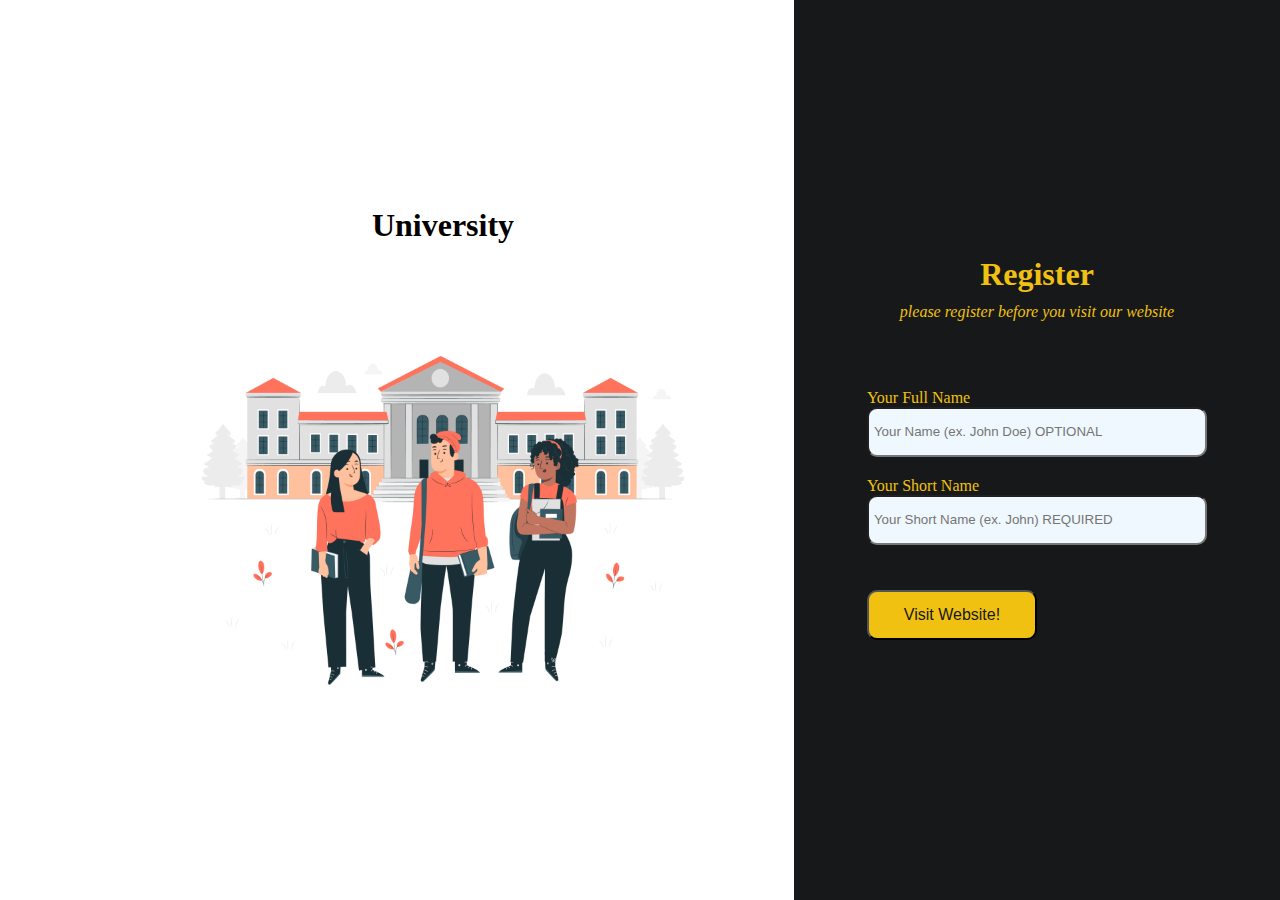
==== index.html @ 114edb8a "upload file" ====
<!DOCTYPE html>
<html lang="en">
<head>
    <meta charset="UTF-8">
    <meta name="viewport" content="width=device-width, initial-scale=1.0">
    <title>University</title>
    <link rel="stylesheet" href="./src/style.css">
</head>
<body>
    <!-- LOGIN FORM -->
    <div id="login-user">
        <div class="login-container">
            <div class="login-icon">
                <h1>University</h1>
                <img src="./src/assets/login/login-image.jpg" alt="Login Image">
            </div>
            <form class="login-form">
                <div class="login-heading">
                    <h1>Register</h1>
                    <p><i>please register before you visit our website</i></p>
                </div>
                <div class="container">
                    <label for="full-name">Your Full Name</label>
                    <input name="full-name" type="text" placeholder="Your Name (ex. John Doe) OPTIONAL">
                </div>
                <div class="container">
                    <label for="short-name">Your Short Name</label>
                    <input id="user-short-name" name="short-name" type="text" placeholder="Your Short Name (ex. John) REQUIRED" required>
                </div>
                <div class="container">
                    <button id="login-user-button" type="button">Visit Website!</button>
                </div>
            </form>
        </div>
    </div>
    <!-- CONTENT -->
    <main id="main-content">
        <header class="navbar-container">
            <div class="logo">
                <h1>University</h1>
            </div>
            <nav class="navigation">
                <ul class="nav-list">
                    <li><a href="#home">Home</a></li>
                    <li><a href="#profile">Profile</a></li>
                    <li><a href="./src/about/about.html">About</a></li>
                    <li><a href="#contact">Contact</a></li>
                </ul>
            </nav>
        </header>
        <section id="home">
            <svg xmlns="http://www.w3.org/2000/svg" version="1.1" xmlns:xlink="http://www.w3.org/1999/xlink" xmlns:svgjs="http://svgjs.dev/svgjs" width="100%" height="600" preserveAspectRatio="none" viewBox="0 0 1440 700">
                <g mask="url(&quot;#SvgjsMask1025&quot;)" fill="none">
                    <rect width="1440" height="700" x="0" y="0" fill="rgba(12, 129, 149, 1)"></rect>
                    <path d="M 0,648 C 288,578.6 1152,370.4 1440,301L1440 700L0 700z" fill="rgba(255, 255, 255, 1)"></path>
                </g>
                <defs>
                    <mask id="SvgjsMask1025">
                        <rect width="1440" height="700" fill="#ffffff"></rect>
                    </mask>
                </defs>
            </svg>
            <div class="content">
                <div class="title">
                    <h1>Hi <span id="username"></span>!</h1>
                    <h1>Welcome to</h1>
                    <h1>University</h1>
                </div>
                <div class="icon">
                    <img src="./src/assets/icon-image.png" alt="Icon Image">
                </div>
            </div>
        </section>
        <section class="summary" id="profile">
            <figure class="figure">
                <img src="./src/assets/about-image.png" alt="Summary Icon">
                <figcaption>
                    <h1>Distinguished University Profile</h1>
                    <p>A highly esteemed institution of higher education is located in a city steeped in history and natural beauty. This university excels in various fields of study and boasts a highly skilled and experienced faculty dedicated to advancing students' knowledge and critical thinking. With a highly collaborative and diverse learning environment, students have access to abundant research resources and can participate in a variety of extracurricular activities that enrich their experiences beyond the classroom. Additionally, the campus is also known for its modern facilities, including state-of-the-art libraries and adequate sports facilities. This institution is a respected place for those seeking quality higher education and limitless self-development opportunities.
                    </p>
                </figcaption>
            </figure>
        </section>
        <section class="facility-container">
            <div class="heading">
                <h1>Please Take a Look Our</h1>
                <h1>School Facility Bellow</h1>
            </div>
            <div class="facility">
                <figure class="card">
                    <img src="./src/assets/facility/teacher.jpg"alt="">
                    <figcaption>
                        <p>Good Teacher Quality</p>
                    </figcaption>
                </figure>
                <figure class="card">
                    <img src="./src/assets/facility/class.jpg"alt="">
                    <figcaption>
                        <p>Interactive Class</p>
                    </figcaption>
                </figure>
                <figure class="card">
                    <img src="./src/assets/facility/computer.jpg"alt="">
                    <figcaption>
                        <p>Computer Room</p>
                    </figcaption>
                </figure>
                <figure class="card">
                    <img src="./src/assets/facility/rest-room.jpg"alt="">
                    <p>Clean Rest Room</p>
                </figcaption>
            </figure>
            <figure class="card">
                <img src="./src/assets/facility/science.jpg"alt="">
                <figcaption>
                    <figcaption>
                        <p>Science Laboratory</p>
                    </figcaption>
                </figure>
                <figure class="card">
                    <img src="./src/assets/facility/sports.jpg"alt="">
                    <figcaption>
                        <p>Sport Team</p>
                    </figcaption>
                </figure>
                <figure class="card">
                    <img src="./src/assets/facility/washing-hand.jpg"alt="">
                    <figcaption>
                        <p>Washing Hand</p>
                    </figcaption>
                </figure>
            </div>
        </section>
        <svg class="contact-svg" xmlns="http://www.w3.org/2000/svg" viewBox="0 0 1440 320"><path fill="#f0f8ff" fill-opacity="1" d="M0,128L48,154.7C96,181,192,235,288,229.3C384,224,480,160,576,122.7C672,85,768,75,864,85.3C960,96,1056,128,1152,128C1248,128,1344,96,1392,80L1440,64L1440,0L1392,0C1344,0,1248,0,1152,0C1056,0,960,0,864,0C768,0,672,0,576,0C480,0,384,0,288,0C192,0,96,0,48,0L0,0Z"></path></svg>
        <section id="contact">
            <div class="contact-image">
                <img src="./src/assets/contact-image.png" alt="Contact Image">
            </div>
            <form class="form">
                <h1 class="form-title">Massage For Us</h1>
                <input type="text" placeholder="Your Name" id="name-input">
                <input type="date" name="birth" id="birth-input">
                <div class="radio-input">
                    <input type="radio" name="gender" id="male" value="male">
                    <label for="male">Male</label><br>
                    <input type="radio" name="gender" id="female" value="female">
                    <label for="female">Female</label><br>
                </div>
                <textarea name="message" placeholder="Your Message " id="massage"></textarea>
                <button type="button" id="send-button">Send</button>
            </form>
        </section>
        <footer class="footer">
            <div class="slogan">
                <h1>Progress through</h1>
                <h1>High-Quality Education Together</h1>
            </div>
            <div class="dev-info">
                <img src="./src/assets/dev/develop.jpg" alt="Kukuh Ardi Ramadhan">
                <div class="dev-contact">
                    <a href="">LinkedIn</a>
                    <a href="">Instagram</a>
                    <a href="">Github</a>
                </div>
            </div>
        </footer>
    </main>
    <!-- ALERT BOX -->
    <div id="alert-box">
        <div class="alert-container">
            <div class="alert-wrapper">
                <div class="heading">
                    <h1>SUCCESS</h1>
                    <p id="submit-time"></p>
                </div>
                <div class="alert-value">
                    <p id="alert-username"></p>
                    <p id="alert-birth"></p>
                    <p id="alert-gender"></p>
                    <p id="alert-massage"></p>
                </div>
                <div class="alert-button-container">
                    <button id="alert-button"type="button">OK</button>
                </div>
            </div>
        </div>
    </div>
    <script src="./src/script.js"></script>
</body>
</html
---- src/style.css ----
*, html, body {
    margin: 0;
    padding: 0;
    box-sizing: border-box;
}
* {
    list-style: none;
    text-decoration: none;
}
html {
    scroll-behavior: smooth;
    font-family: "Poppins", sans-serif;
}
body{
    width: 100%;
}
svg {
    width: 100%;
}
::-webkit-scrollbar {
    width: 0;
}
@import url('https://fonts.googleapis.com/css2?family=Lobster&family=Poppins:ital,wght@0,400;0,500;0,600;0,700;0,800;0,900;1,400;1,500;1,600;1,700;1,800;1,900&display=swap');


/* Handle Display */
#login-user {
    display: block;
}
#main-content {
    display: none;
}
#alert-box {
    height: 100vh;
    width: 100%;
    position: fixed;
    z-index: 9999;
    top: 0;
    display: none;
    backdrop-filter: blur(2px);
}


.login-container {
    width: 100%;
    height: 100vh;
    padding-left: 200px;
    display: flex;
    justify-content: space-between;
    align-items: center;
    font-family: 'Lobster', cursive;
}
.login-container .login-icon {
    width: 45%;
    height: 100%;
    display: flex;
    flex-direction: column;
    justify-content: center;
    align-items: center;
    gap: 100px;
}
.login-icon img {
    height: 350px;
    width: 500px;
    animation: wave 2.5s ease-in-out forwards .2ms infinite;
}
.login-container .login-form {
    height: 100%;
    width: 45%;
    display: flex;
    flex-direction: column;
    justify-content: center;
    align-items: center;
    gap: 8px;
    background-color: #171819;
}
.login-form .login-heading {
    display: flex;
    flex-direction: column;
    align-items: center;
    gap: 10px;
    color: #f1c111;
    margin-bottom: 60px;
}
.login-form .container {
    width: 70%;
    height: 80px;
    color: #f1c111;
}
.container input {
    width: 100%;
    height: 50px;
    background-color: #f0f8ff;
    padding: 5px;
    border-radius: 10px;
}
.container label {
    color: #f1c111;
    font-size: 1rem;
}
.container #login-user-button {
    width: 50%;
    height: 50px;
    padding: 6px;
    border-radius: 10px;
    margin-top: 25px;
    font-size: 1rem;
    color: #171819;
    background-color: #f1c111;
    transition: .3s ease-in-out .2ms;
    cursor: pointer;
}
.container #login-user-button:active {
    background-color: #e4c454;
}


/* Navigation Bar */
.navbar-container {
    height: 80px;
    width: 100%;
    padding: 0 5%;
    position: fixed;
    z-index: 99;
    display: flex;
    justify-content: space-between;
    align-items: center;
    background-color: #0c8195;
}
.logo {
    height: 100%;
    font-size: 18px;
    display: flex;
    align-items: center;
}
.logo h1 {
    cursor: default;
    color: #ffffff;
    font-family: 'Lobster', cursive;
}
.navigation {
    height: 100%;
    width: 50%;
    display: flex;
    justify-content: flex-end;
}
.navigation .nav-list {
    width: 50%;
    display: flex;
    justify-content: space-between;
    align-items: center;
}
.nav-list li a {
    color: #f0f8ff;
    cursor: pointer;
    transition: .3s ease-in-out .2ms;
}
.nav-list li a:hover {
    color: #f1c111;
    text-decoration: underline;
}
@media screen and (max-width: 800px) {
    .logo {
        font-size: 16px;
    }
    .navigation .nav-list {
        width: 75%;
    }
    .nav-list li a {
        font-size: 16px;
    }
}
@media screen and (max-width: 500px) {
    .logo {
        font-size: 12px;
    }
    .navigation {
        width: 60%;
    }
    .navigation .nav-list {
        width: 80%;
    }
    .nav-list li a {
        font-size: 12px;
    }
}

/* Home */
#home {
    height: 80vh;
    width: 100%;
    padding-top: 80px;
}
.content {
    height: 100%;
    width: 100%;
    display: flex;
    justify-content: space-around;
    position: relative;
    top: -110%;
}
.content .title {
    height: 100%;
    width: 40%;
    padding: 100px 50px;
    display: flex;
    flex-direction: column;
}
.title h1, .title span {
    color: #ffffff;
    font-size: 2.2rem;
}
.content .icon {
    height: 100%;
    width: 40%;
    display: flex;
    justify-content: center;
    align-items: center;
}
.icon img {
    height: 400px;
    width: 500px;
    animation: wave forwards 2.5s ease-in-out .2ms infinite;
}
@keyframes wave {
    0% {
        transform: translateY(0);
    }
    50% {
        transform: translateY(-8px);
    }
    100% {
        transform: translateY(0);
    }
}
@media screen and (max-width: 920px) {
    .content .icon {
        width: 400px;
    }
    .icon img {
        height: 300px;
        width: 400px;
    }
}
@media screen and (max-width: 668px) {
    #home {
        height: 50vh;
    }
    #home svg {
        width: 100%;
        height: 100%;
    }
    .content {
        justify-content: center;
        align-items: center;
        padding-right: 25px;
    }
    .content .title {
        width: 50%;
        height: 300px;
    }
    .title h1, .title span {
        font-size: 1.5rem;
    }
    .content .icon {
        width: 270px;
        height: 170px;
    }
    .icon img {
        height: 200px;
        width: 300px;
    }
}
@media screen and (max-width: 480px) {
    #home {
        height: 60vh;
        width: 100%;
    }
    #home svg {
        height: 100%;
        width: 100%;
    }
    .content {
        flex-direction: column;
        padding-right: 0;
    }
    .content .title {
        height: 150px;
        width: 300px;
        align-self: flex-start;
    }
    .content .icon {
        align-self: flex-end;
        width: fit-content;
        margin-top: -35px;
    }
    .icon img {
        width: 210px;
        height: 250px;
    }
}


.summary {
    height: 75vh;
    width: 100%;
    padding-top: 180px;
    margin-top: 150px;
    display: flex;
    flex-direction: column;
    justify-content: center;
    align-items: center;
}
.summary .figure {
    width: 100%;
    height: 100%;
    display: flex;
    justify-content: space-between;
    align-items: center;
    flex-direction: column-reverse;
}
.figure figcaption {
    width: 50%;
    display: flex;
    flex-direction: column;
    justify-content: center;
    gap: 20px;
    align-items: center;
    text-align: justify;
}
.figure img {
    height: 250px;
    width: 500px;
}
@media screen and (max-width: 780px){
    .summary {
        margin-top: 80px;
    }
    .figure figcaption {
        width: 70%;
    }
    .figure figcaption h1 {
        font-size: 1.25rem;
    }
    .figure figcaption p {
        font-size: .925rem;
    }
}
@media screen and (max-width: 480px) {
    .summary {
        height: 50vh;
    }
    .figure figcaption {
        width: 80%;
    }
    .figure figcaption h1 {
        font-size: .9rem;
    }
    .figure figcaption p {
        font-size: .75rem;
    }
    .figure img {
        width: 90%;
    }
}


.facility-container {
    position: relative;
    z-index: 2;
    display: flex;
    flex-direction: column;
    justify-content: center;
    align-items: center;
    padding: 50px 0;
    background-color: #f0f8ff;
}
.facility-container .heading {
    text-align: center;
}
.facility {
    width: 100%;
    height: 50vh;
    display: flex;
    flex-wrap: wrap;
    justify-content: center;
    align-items: center;
    gap: 20px;
    padding: 0 20px;
}
.facility .card {
    width: 300px;
    height: 100px;
    display: flex;
    gap: 10px;
    flex-direction: column;
    justify-content: center;
    align-items: center;
}
.card img {
    width: 80px;
    height: 80px;
    border-radius: 50%;
}
@media screen and (max-width: 768px) {
    .heading {
        margin-bottom: 30px;
    }
    .facility {
        gap: 10px;
    }
    .facility .card {
        width: 180px;
        font-size: .8rem;
    }
}
@media screen and (max-width: 440px) {
    .facility .card {
        width: 140px;
        font-size: .675rem;
    }
}


.contact-svg {
    margin-top: -80px;
}
#contact {
    height: 60vh;
    width: 100%;
    display: flex;
    justify-content: space-around;
    align-items: center;
}
#contact .contact-image {
    height: 450px;
    width: 350px;
    display: flex;
    justify-content: center;
    align-self: center;
}
.contact-image img {
    width: 400px;
    height: 300px;
    animation: wave 3s forwards ease-in-out .2ms infinite;
}
#contact .form {
    height: 100%;
    width: 40%;
    display: flex;
    flex-direction: column;
    align-items: center;
    gap: 10px;
}
.form .radio-input {
    width: 70%;
    display: flex;
    gap: 5px;
}
.form input:not(input[type="radio"]) {
    width: 70%;
    height: 40px;
    padding: 7px;
    border-radius: 6px;
}
.form textarea {
    width: 70%;
    height: 80px;
    padding: 7px;
    border-radius: 6px;
}
.form #send-button {
    width: 70%;
    height: 60px;
    font-size: 1rem;
    font-weight: bold;
    background-color: #f1c111;
    border-radius: 10px;
    cursor: pointer;
    margin-top: 16px;
}
@media screen and (max-width: 768px) {
    .contact-svg {
        margin-top: -40px;
    }
    #contact {
        height: 50%;
        justify-content: space-between;
    }
    .contact-image {
        width: 230px;
        height: 200px;
        display: block;
        justify-content: center;
        align-items: center;
    }
    .contact-image img {
        width: 230px;
        height: 200px;
    }
    #contact .form {
        width: 70%;
    }
}
@media screen and (max-width: 480px) {
    .contact-svg {
        margin-top: -10px;
    }
    #contact {
        flex-direction: column;
    }
    #contact .contact-image {
        height: 25%;
        margin-bottom: 20px;
    }
    #contact .form input, .form textarea{
        width: 100%;
    }
}


.footer {
    height: 150px;
    width: 100%;
    background-color: #171819;
    display: flex;
    justify-content: space-evenly;
    align-items: center;
    color: #ffffff;
}
.footer .slogan h1 {
    font-size: 1.7rem;
}
.footer .slogan h1:nth-child(1) {
    color: #f1c111;
}
.dev-info {
    width: 500px;
    height: 100%;
    display: flex;
    flex-direction: column;
    justify-content: center;
    align-items: center;
    gap: 8px;
}
.dev-info img {
    height: 90px;
    width: 90px;
    border-radius: 50%;
}
.dev-contact {
    display: flex;
    gap: 10px;
}
.dev-info .dev-contact a {
    color: #f1c111;
    transition: .5s ease .2ms;
}
.dev-info .dev-contact a:hover {
    color: #ffffff;
    text-decoration: underline;
}


#alert-box .alert-container {
    height: 100%;
    width: 100%;
    display: flex;
    justify-content: center;
    align-items: center;
}
#alert-box .alert-wrapper {
    width: 35%;
    height: max-content;
    padding: 25px;
    display: flex;
    flex-direction: column;
    justify-content: center;
    align-items: center;
    gap: 35px;
    background-color: #f0f8ff;
    border: 5px solid #f1c111;
    border-radius: 10px;
}
.alert-wrapper .heading {
    text-align: center;
    font-size: .75rem;
}
.alert-wrapper .alert-value {
    display: flex;
    flex-direction: column;
    gap: 5px;
}
.alert-wrapper .alert-button-container {
    height: 50px;
    width: 300px;
    display: flex;
    justify-content: center;
    align-items: center;
}
.alert-button-container #alert-button {
    height: 100%;
    width: 150px;
    border-radius: 10px;
    background-color: #f1c111;
    cursor: pointer;
}

#profile {
    width: 100%;
    padding: 100px 0;
}
.profile-container {
    width: 100%;
    height: 100%;
    display: flex;
    flex-direction: column;
    align-items: center;
}
.heading {
    font-size: 1.5rem;
    margin: 20px 0;
}
.content-facility {
    width: 75%;
    display: flex;
    flex-direction: row;
    justify-content: center;
    align-items: center;
}
.content-facility .profile-article {
    width: 75%;
    font-size: 1.1rem;
    text-align: justify;
}
.content-facility .aside-content {
    width: 25%;
    height: 100%;
    display: flex;
    justify-content: center;
    align-items: center;
}
.aside-content .founder-container {
    width: 100%;
    height: 100%;
    display: flex;
    justify-content: center;
    align-items: center;
    flex-direction: column;
}
.founder-container img {
    height: 200px;
    width: 200px;
    border-radius: 50%;
}
.founder-container figcaption {
    display: flex;
    flex-direction: column;
    justify-content: center;
    align-items: center;
}
@media screen and (max-width: 900px) {
    .profile-container {
        justify-content: space-around;
    }
    .content {
        flex-direction: column-reverse;
    }
    .content .profile-article {
        width: 100%;
    }
    .founder-container img {
        height: 150px;
        width: 150px;
    }
}
@media screen and (max-width: 468px) {
    .heading {
        font-size: 1rem;
    }
    .profile-container {
        justify-content: space-around;
    }
    .content {
        justify-content: space-evenly;
    }
    .content .profile-article {
        font-size: .9rem;
        margin-top: 25px;
    }
    .aside-content .founder-container {
        font-size: .9rem;
    }
    .founder-container img {
        height: 150px;
        width: 150px;
    }
    .founder-container figcaption {
        font-size: .7rem;
    }
}


#facility {
    width: 100%;
    background-color: #f0f8ff;
}
#facility .facility-container {
    height: 100%;
    width: 100%;
    display: flex;
    flex-direction: column;
    justify-content: space-around;
    align-items: center;
}
.facility-container .heading {
    font-size: 1.3rem;
}
.facility-container .facility-list {
    width: 100%;
}
.facility-list .card-container {
    width: 100%;
    display: flex;
    flex-wrap: wrap;
    justify-content: space-evenly;
    gap: 50px;
}
.card-container .card-facility {
    height: 220px;
    width: 400px;
    text-align: center;
}
.card-facility img {
    height: 200px;
    width: 400px;
}

@media screen and (max-width: 900px) {
    .facility-list .card-container {
        gap: 0;
    }
    .card-facility img {
        height: 150px;
        width: 250px;
    }
}
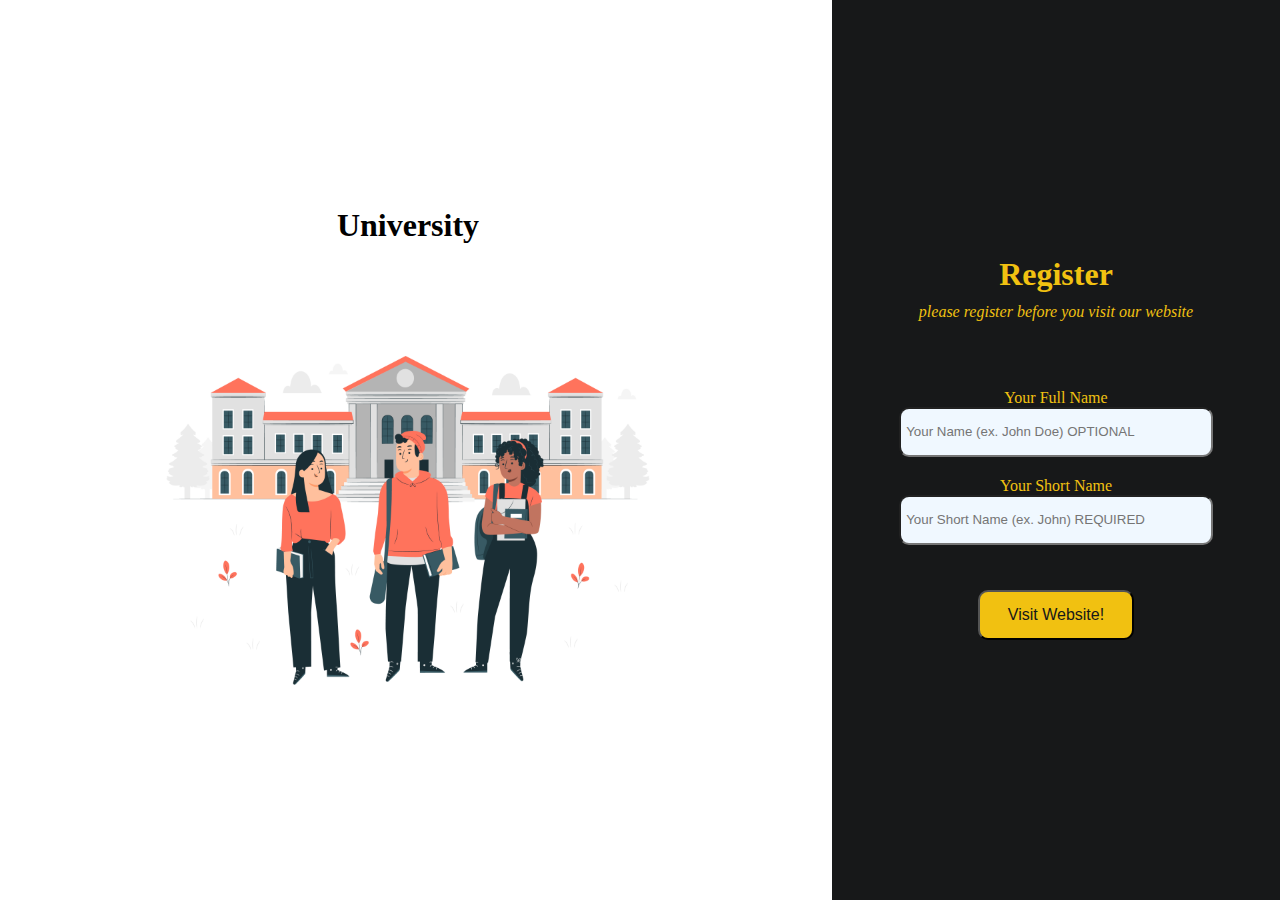
==== commit 6cd83dea: "responsive web design" ====
--- a/index.html
+++ b/index.html
@@ -21,7 +21,7 @@
                 </div>
                 <div class="container">
                     <label for="full-name">Your Full Name</label>
-                    <input name="full-name" type="text" placeholder="Your Name (ex. John Doe) OPTIONAL">
+                    <input id="user-full-name" name="full-name" type="text" placeholder="Your Name (ex. John Doe) OPTIONAL">
                 </div>
                 <div class="container">
                     <label for="short-name">Your Short Name</label>
@@ -126,7 +126,7 @@
                 <figure class="card">
                     <img src="./src/assets/facility/washing-hand.jpg"alt="">
                     <figcaption>
-                        <p>Washing Hand</p>
+                        <p>Washtafel</p>
                     </figcaption>
                 </figure>
             </div>
@@ -141,9 +141,9 @@
                 <input type="text" placeholder="Your Name" id="name-input">
                 <input type="date" name="birth" id="birth-input">
                 <div class="radio-input">
-                    <input type="radio" name="gender" id="male" value="male">
+                    <input type="radio" name="gender" id="male" value="Male">
                     <label for="male">Male</label><br>
-                    <input type="radio" name="gender" id="female" value="female">
+                    <input type="radio" name="gender" id="female" value="Female">
                     <label for="female">Female</label><br>
                 </div>
                 <textarea name="message" placeholder="Your Message " id="massage"></textarea>
@@ -187,4 +187,4 @@
     </div>
     <script src="./src/script.js"></script>
 </body>
-</html+</html>--- a/src/style.css
+++ b/src/style.css
@@ -13,6 +13,7 @@
 }
 body{
     width: 100%;
+    background-color: #ffffff;
 }
 svg {
     width: 100%;
@@ -44,7 +45,6 @@
 .login-container {
     width: 100%;
     height: 100vh;
-    padding-left: 200px;
     display: flex;
     justify-content: space-between;
     align-items: center;
@@ -58,6 +58,7 @@
     justify-content: center;
     align-items: center;
     gap: 100px;
+    margin-left: 120px;
 }
 .login-icon img {
     height: 350px;
@@ -66,7 +67,7 @@
 }
 .login-container .login-form {
     height: 100%;
-    width: 45%;
+    width: 35%;
     display: flex;
     flex-direction: column;
     justify-content: center;
@@ -85,6 +86,9 @@
 .login-form .container {
     width: 70%;
     height: 80px;
+    display: flex;
+    flex-direction: column;
+    align-items: center;
     color: #f1c111;
 }
 .container input {
@@ -113,6 +117,72 @@
 .container #login-user-button:active {
     background-color: #e4c454;
 }
+@media screen and (max-width: 975px) {
+    .login-container .login-icon {
+        margin-left: 0;
+        width: 50%;
+    }
+    .login-icon img {
+        height: 280px;
+        width: 380px;
+    }
+    .login-container .login-form {
+        width: 45%;
+    }
+    .login-form .login-heading h1 {
+        font-size: 1.6rem;
+    }
+    .login-form .login-heading p {
+        font-size: .8rem;
+    }
+    .login-form .container {
+        width: 80%;
+    }
+    .container label {
+        font-size: .8rem;
+    }
+    .container input {
+        font-size: .8rem;
+        height: 45px;
+    }
+    .container #login-user-button {
+        height: 45px;
+    }
+}
+@media screen and (max-width: 500px) {
+    #login-user .login-container {
+        flex-direction: column;
+    }
+    .login-container .login-icon {
+        width: 100%;
+        height: 60%;
+        gap: 50px;
+    }
+    .login-icon img {
+        height: 200px;
+        width: 300px;
+    }
+    .login-container .login-form {
+        width: 100%;
+    }
+    .login-form .login-heading {
+        margin-bottom: 30px;
+    }
+    .login-form .login-heading h1 {
+        font-size: 1.4rem;
+    }
+    .login-form .login-heading p {
+        font-size: .6rem;
+    }
+    .container input {
+        width: 70%;
+    }
+    .container #login-user-button {
+        width: 40%;
+        margin-left: 60px;
+        align-self: flex-start;
+    }
+}
 
 
 /* Navigation Bar */
@@ -195,9 +265,10 @@
     height: 100%;
     width: 100%;
     display: flex;
+    flex-direction: row;
     justify-content: space-around;
     position: relative;
-    top: -110%;
+    top: -100%;
 }
 .content .title {
     height: 100%;
@@ -233,79 +304,49 @@
         transform: translateY(0);
     }
 }
-@media screen and (max-width: 920px) {
-    .content .icon {
-        width: 400px;
+@media screen and (max-width: 900px) {
+    .content {
+        top: -125%;
     }
     .icon img {
-        height: 300px;
-        width: 400px;
-    }
-}
-@media screen and (max-width: 668px) {
-    #home {
-        height: 50vh;
-    }
-    #home svg {
-        width: 100%;
-        height: 100%;
-    }
+        height: 320px;
+        width: 420px;
+    }
+}
+@media screen and (max-width: 850px) {
+    .content {
+        top: -70%;
+    }
+}
+@media screen and (max-width: 468px) {
     .content {
         justify-content: center;
-        align-items: center;
-        padding-right: 25px;
+        flex-direction: column-reverse;
+        top: -100%;
+    }
+    .content .icon {
+        width: 100vw;
+        align-items: flex-start;
+        height: min-content;
+    }
+    .icon img {
+        width: 290px;
+        height: 190px;
     }
     .content .title {
-        width: 50%;
-        height: 300px;
-    }
-    .title h1, .title span {
-        font-size: 1.5rem;
-    }
-    .content .icon {
-        width: 270px;
-        height: 170px;
-    }
-    .icon img {
-        height: 200px;
-        width: 300px;
-    }
-}
-@media screen and (max-width: 480px) {
-    #home {
-        height: 60vh;
         width: 100%;
-    }
-    #home svg {
-        height: 100%;
-        width: 100%;
-    }
+        padding: 20px;
+    }
+}
+@media screen and (max-height :700px) {
     .content {
-        flex-direction: column;
-        padding-right: 0;
-    }
-    .content .title {
-        height: 150px;
-        width: 300px;
-        align-self: flex-start;
-    }
-    .content .icon {
-        align-self: flex-end;
-        width: fit-content;
-        margin-top: -35px;
-    }
-    .icon img {
-        width: 210px;
-        height: 250px;
+        top: -130%;
     }
 }
 
 
 .summary {
-    height: 75vh;
-    width: 100%;
-    padding-top: 180px;
-    margin-top: 150px;
+    width: 100%;
     display: flex;
     flex-direction: column;
     justify-content: center;
@@ -332,10 +373,12 @@
     height: 250px;
     width: 500px;
 }
+@media screen and (max-width: 850px) {
+    .summary {
+        margin-top: -100px;
+    }
+}
 @media screen and (max-width: 780px){
-    .summary {
-        margin-top: 80px;
-    }
     .figure figcaption {
         width: 70%;
     }
@@ -361,6 +404,17 @@
     }
     .figure img {
         width: 90%;
+    }
+}
+@media screen and (max-height: 830px) {
+    .summary {
+        margin-top: 200px;
+
+    }
+}
+@media screen and (max-height: 700px) {
+    .summary {
+        margin-top: 300px;
     }
 }
 
@@ -428,6 +482,7 @@
 #contact {
     height: 60vh;
     width: 100%;
+    padding: 20px 0;
     display: flex;
     justify-content: space-around;
     align-items: center;
@@ -479,6 +534,11 @@
     cursor: pointer;
     margin-top: 16px;
 }
+@media screen and (max-width:900px) {
+    .contact-svg {
+        margin-top: 0px;
+    }
+}
 @media screen and (max-width: 768px) {
     .contact-svg {
         margin-top: -40px;
@@ -560,6 +620,26 @@
     color: #ffffff;
     text-decoration: underline;
 }
+@media screen and (max-width: 486px) {
+    .footer .slogan h1 {
+        font-size: 1rem;
+    }
+    .footer .slogan {
+        display: flex;
+        flex-direction: column;
+        justify-content: center;
+    }
+    .dev-info {
+        width: 40%;
+    }
+    .dev-info img {
+        height: 50px;
+        width: 50px;
+    }
+    .dev-info .dev-contact a {
+        font-size: .7rem;
+    }
+}
 
 
 #alert-box .alert-container {
@@ -570,7 +650,7 @@
     align-items: center;
 }
 #alert-box .alert-wrapper {
-    width: 35%;
+    width: max-content;
     height: max-content;
     padding: 25px;
     display: flex;
@@ -663,10 +743,10 @@
     .profile-container {
         justify-content: space-around;
     }
-    .content {
+    .content-facility {
         flex-direction: column-reverse;
     }
-    .content .profile-article {
+    .content-facility .profile-article {
         width: 100%;
     }
     .founder-container img {
@@ -681,10 +761,10 @@
     .profile-container {
         justify-content: space-around;
     }
-    .content {
+    .content-facility {
         justify-content: space-evenly;
     }
-    .content .profile-article {
+    .content-facility .profile-article {
         font-size: .9rem;
         margin-top: 25px;
     }
